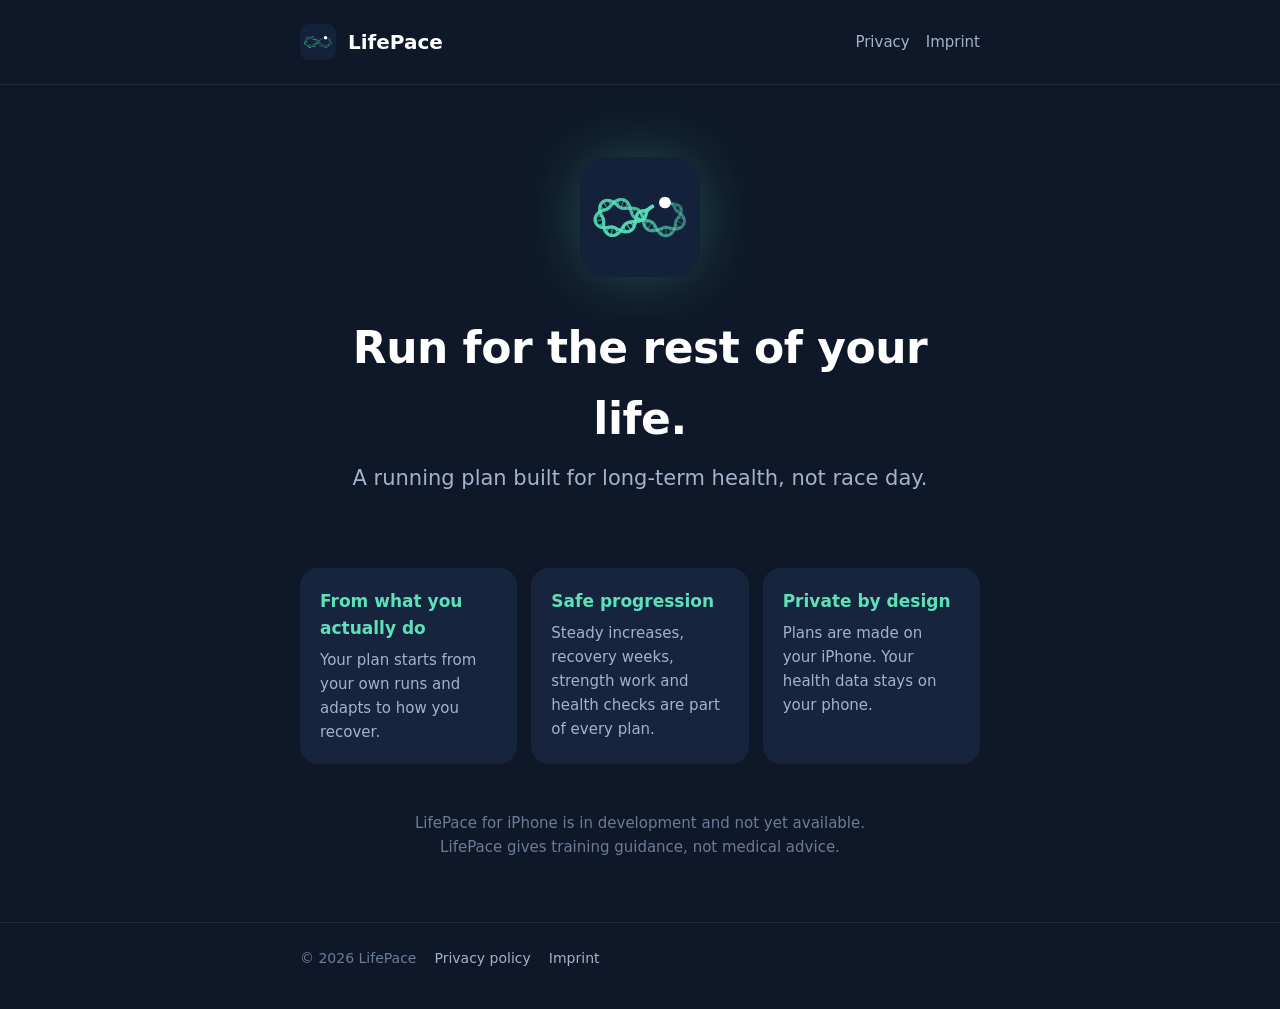
==== index.html @ 47f6af6d "The lifepace.eu website: landing page, privacy policy, imprint A static site in the app's palette, p" ====
<!doctype html>
<html lang="en">
<head>
  <meta charset="utf-8">
  <meta name="viewport" content="width=device-width, initial-scale=1">
  <title>LifePace: run for the rest of your life</title>
  <meta name="description" content="LifePace is a running training app built for long-term health, not race day. Plans made from what you actually do.">
  <link rel="icon" href="icon.svg" type="image/svg+xml">
  <link rel="stylesheet" href="style.css">
</head>
<body>
  <header>
    <div class="wrap">
      <img src="icon.svg" alt="">
      <a class="brand" href="./">LifePace</a>
      <nav>
        <a href="privacy.html">Privacy</a>
        <a href="imprint.html">Imprint</a>
      </nav>
    </div>
  </header>

  <main class="wrap">
    <section class="hero">
      <img src="icon.svg" alt="LifePace icon">
      <h1>Run for the rest of your life.</h1>
      <p class="lead">A running plan built for long-term health, not race day.</p>
    </section>

    <section class="cards">
      <div class="card">
        <h3>From what you actually do</h3>
        <p>Your plan starts from your own runs and adapts to how you recover.</p>
      </div>
      <div class="card">
        <h3>Safe progression</h3>
        <p>Steady increases, recovery weeks, strength work and health checks are part of every plan.</p>
      </div>
      <div class="card">
        <h3>Private by design</h3>
        <p>Plans are made on your iPhone. Your health data stays on your phone.</p>
      </div>
    </section>

    <p class="note">LifePace for iPhone is in development and not yet available.<br>
      LifePace gives training guidance, not medical advice.</p>
  </main>

  <footer>
    <div class="wrap">
      <span>© 2026 LifePace</span>
      <a href="privacy.html">Privacy policy</a>
      <a href="imprint.html">Imprint</a>
    </div>
  </footer>
</body>
</html>
---- style.css ----
:root {
  --bg: #0E1829;
  --surface: #16243D;
  --mint: #5EE0B8;
  --ink: #FFFFFF;
  --secondary: #A3B3CC;
  --tertiary: #6B7C98;
  --line: rgba(255, 255, 255, 0.08);
}

* { box-sizing: border-box; }

body {
  margin: 0;
  background: var(--bg);
  color: var(--ink);
  font: 17px/1.6 ui-rounded, "SF Pro Rounded", system-ui, -apple-system, "Segoe UI", sans-serif;
}

a { color: var(--mint); }

.wrap { max-width: 720px; margin: 0 auto; padding: 0 20px; }

header { padding: 24px 0; border-bottom: 1px solid var(--line); }
header .wrap { display: flex; align-items: center; gap: 12px; }
header img { width: 36px; height: 36px; border-radius: 9px; }
header a.brand { color: var(--ink); text-decoration: none; font-weight: 700; font-size: 20px; }
header nav { margin-left: auto; display: flex; gap: 16px; font-size: 15px; }
header nav a { color: var(--secondary); text-decoration: none; }
header nav a:hover { color: var(--mint); }

.hero { text-align: center; padding: 72px 0 40px; }
.hero img { width: 120px; height: 120px; border-radius: 28px; box-shadow: 0 0 60px rgba(94, 224, 184, 0.25); }
.hero h1 { font-size: 44px; margin: 28px 0 8px; letter-spacing: -0.5px; }
.hero p.lead { font-size: 21px; color: var(--secondary); margin: 0; }

.cards { display: grid; grid-template-columns: repeat(auto-fit, minmax(200px, 1fr)); gap: 14px; padding: 32px 0; }
.card { background: var(--surface); border-radius: 18px; padding: 20px; }
.card h3 { margin: 0 0 6px; font-size: 17px; color: var(--mint); }
.card p { margin: 0; color: var(--secondary); font-size: 15px; }

.note { color: var(--tertiary); font-size: 15px; text-align: center; padding-bottom: 48px; }

article { padding: 40px 0 64px; }
article h1 { font-size: 34px; margin: 0 0 4px; }
article h2 { font-size: 22px; margin: 36px 0 8px; }
article h3 { font-size: 18px; margin: 24px 0 6px; }
article .meta { color: var(--tertiary); margin: 0 0 24px; }
article p, article li { color: #DDE5F2; }
article table { border-collapse: collapse; width: 100%; font-size: 15px; margin: 8px 0 16px; }
article th, article td { text-align: left; vertical-align: top; padding: 8px 10px; border-bottom: 1px solid var(--line); }
article th { color: var(--secondary); font-weight: 600; }

footer { border-top: 1px solid var(--line); padding: 24px 0 40px; color: var(--tertiary); font-size: 14px; }
footer .wrap { display: flex; gap: 18px; flex-wrap: wrap; }
footer a { color: var(--secondary); text-decoration: none; }

@media (max-width: 520px) {
  .hero h1 { font-size: 34px; }
  .hero p.lead { font-size: 18px; }
  header nav { gap: 12px; font-size: 14px; }
}
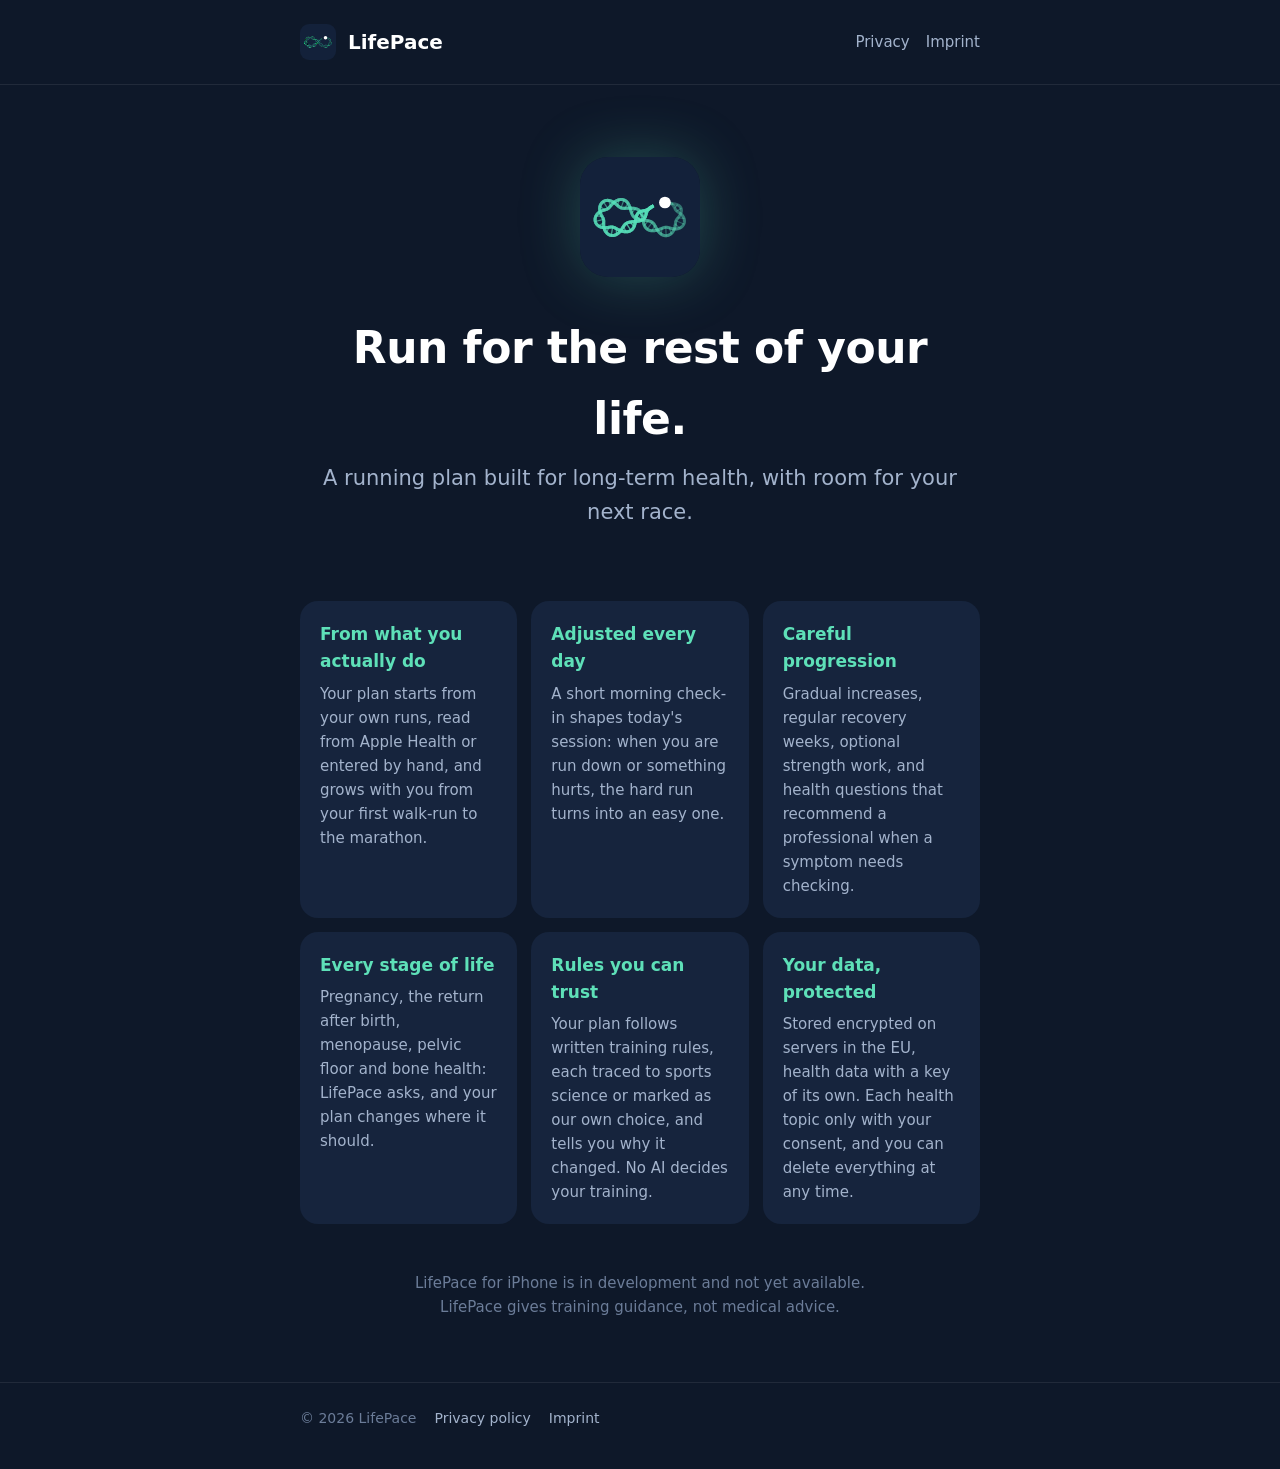
==== commit 8db19819: "docs(site): sell LifePace as built at launch, policy for server plans Home page: six cards on what t" ====
--- a/index.html
+++ b/index.html
@@ -4,41 +4,69 @@
   <meta charset="utf-8">
   <meta name="viewport" content="width=device-width, initial-scale=1">
   <title>LifePace: run for the rest of your life</title>
-  <meta name="description" content="LifePace is a running training app built for long-term health, not race day. Plans made from what you actually do.">
-  <link rel="icon" href="icon.svg" type="image/svg+xml">
-  <link rel="stylesheet" href="style.css">
+  <meta name="description" content="LifePace is a running training app built for long-term health, with room for your next race. Plans made from what you actually do, adjusted every day.">
+  <link rel="canonical" href="https://lifepace.eu/">
+  <meta name="theme-color" content="#0E1829">
+  <meta name="color-scheme" content="dark">
+  <link rel="icon" href="/favicon.ico" sizes="48x48">
+  <link rel="icon" href="/icon.svg" type="image/svg+xml">
+  <link rel="apple-touch-icon" href="/apple-touch-icon.png">
+  <link rel="manifest" href="/site.webmanifest">
+  <meta property="og:type" content="website">
+  <meta property="og:site_name" content="LifePace">
+  <meta property="og:title" content="LifePace: run for the rest of your life">
+  <meta property="og:description" content="LifePace is a running training app built for long-term health, with room for your next race. Plans made from what you actually do, adjusted every day.">
+  <meta property="og:url" content="https://lifepace.eu/">
+  <meta property="og:image" content="https://lifepace.eu/og-image.png">
+  <meta property="og:image:width" content="1200">
+  <meta property="og:image:height" content="630">
+  <meta property="og:image:alt" content="LifePace: run for the rest of your life.">
+  <meta name="twitter:card" content="summary_large_image">
+  <link rel="stylesheet" href="/style.css">
 </head>
 <body>
   <header>
     <div class="wrap">
-      <img src="icon.svg" alt="">
-      <a class="brand" href="./">LifePace</a>
+      <img src="/icon.svg" alt="">
+      <a class="brand" href="/">LifePace</a>
       <nav>
-        <a href="privacy.html">Privacy</a>
-        <a href="imprint.html">Imprint</a>
+        <a href="/privacy.html">Privacy</a>
+        <a href="/imprint.html">Imprint</a>
       </nav>
     </div>
   </header>
 
   <main class="wrap">
     <section class="hero">
-      <img src="icon.svg" alt="LifePace icon">
+      <img src="/icon.svg" alt="LifePace icon">
       <h1>Run for the rest of your life.</h1>
-      <p class="lead">A running plan built for long-term health, not race day.</p>
+      <p class="lead">A running plan built for long-term health, with room for your next race.</p>
     </section>
 
     <section class="cards">
       <div class="card">
         <h3>From what you actually do</h3>
-        <p>Your plan starts from your own runs and adapts to how you recover.</p>
+        <p>Your plan starts from your own runs, read from Apple Health or entered by hand, and grows with you from your first walk-run to the marathon.</p>
       </div>
       <div class="card">
-        <h3>Safe progression</h3>
-        <p>Steady increases, recovery weeks, strength work and health checks are part of every plan.</p>
+        <h3>Adjusted every day</h3>
+        <p>A short morning check-in shapes today's session: when you are run down or something hurts, the hard run turns into an easy one.</p>
       </div>
       <div class="card">
-        <h3>Private by design</h3>
-        <p>Plans are made on your iPhone. Your health data stays on your phone.</p>
+        <h3>Careful progression</h3>
+        <p>Gradual increases, regular recovery weeks, optional strength work, and health questions that recommend a professional when a symptom needs checking.</p>
+      </div>
+      <div class="card">
+        <h3>Every stage of life</h3>
+        <p>Pregnancy, the return after birth, menopause, pelvic floor and bone health: LifePace asks, and your plan changes where it should.</p>
+      </div>
+      <div class="card">
+        <h3>Rules you can trust</h3>
+        <p>Your plan follows written training rules, each traced to sports science or marked as our own choice, and tells you why it changed. No AI decides your training.</p>
+      </div>
+      <div class="card">
+        <h3>Your data, protected</h3>
+        <p>Stored encrypted on servers in the EU, health data with a key of its own. Each health topic only with your consent, and you can delete everything at any time.</p>
       </div>
     </section>
 
@@ -49,8 +77,8 @@
   <footer>
     <div class="wrap">
       <span>© 2026 LifePace</span>
-      <a href="privacy.html">Privacy policy</a>
-      <a href="imprint.html">Imprint</a>
+      <a href="/privacy.html">Privacy policy</a>
+      <a href="/imprint.html">Imprint</a>
     </div>
   </footer>
 </body>
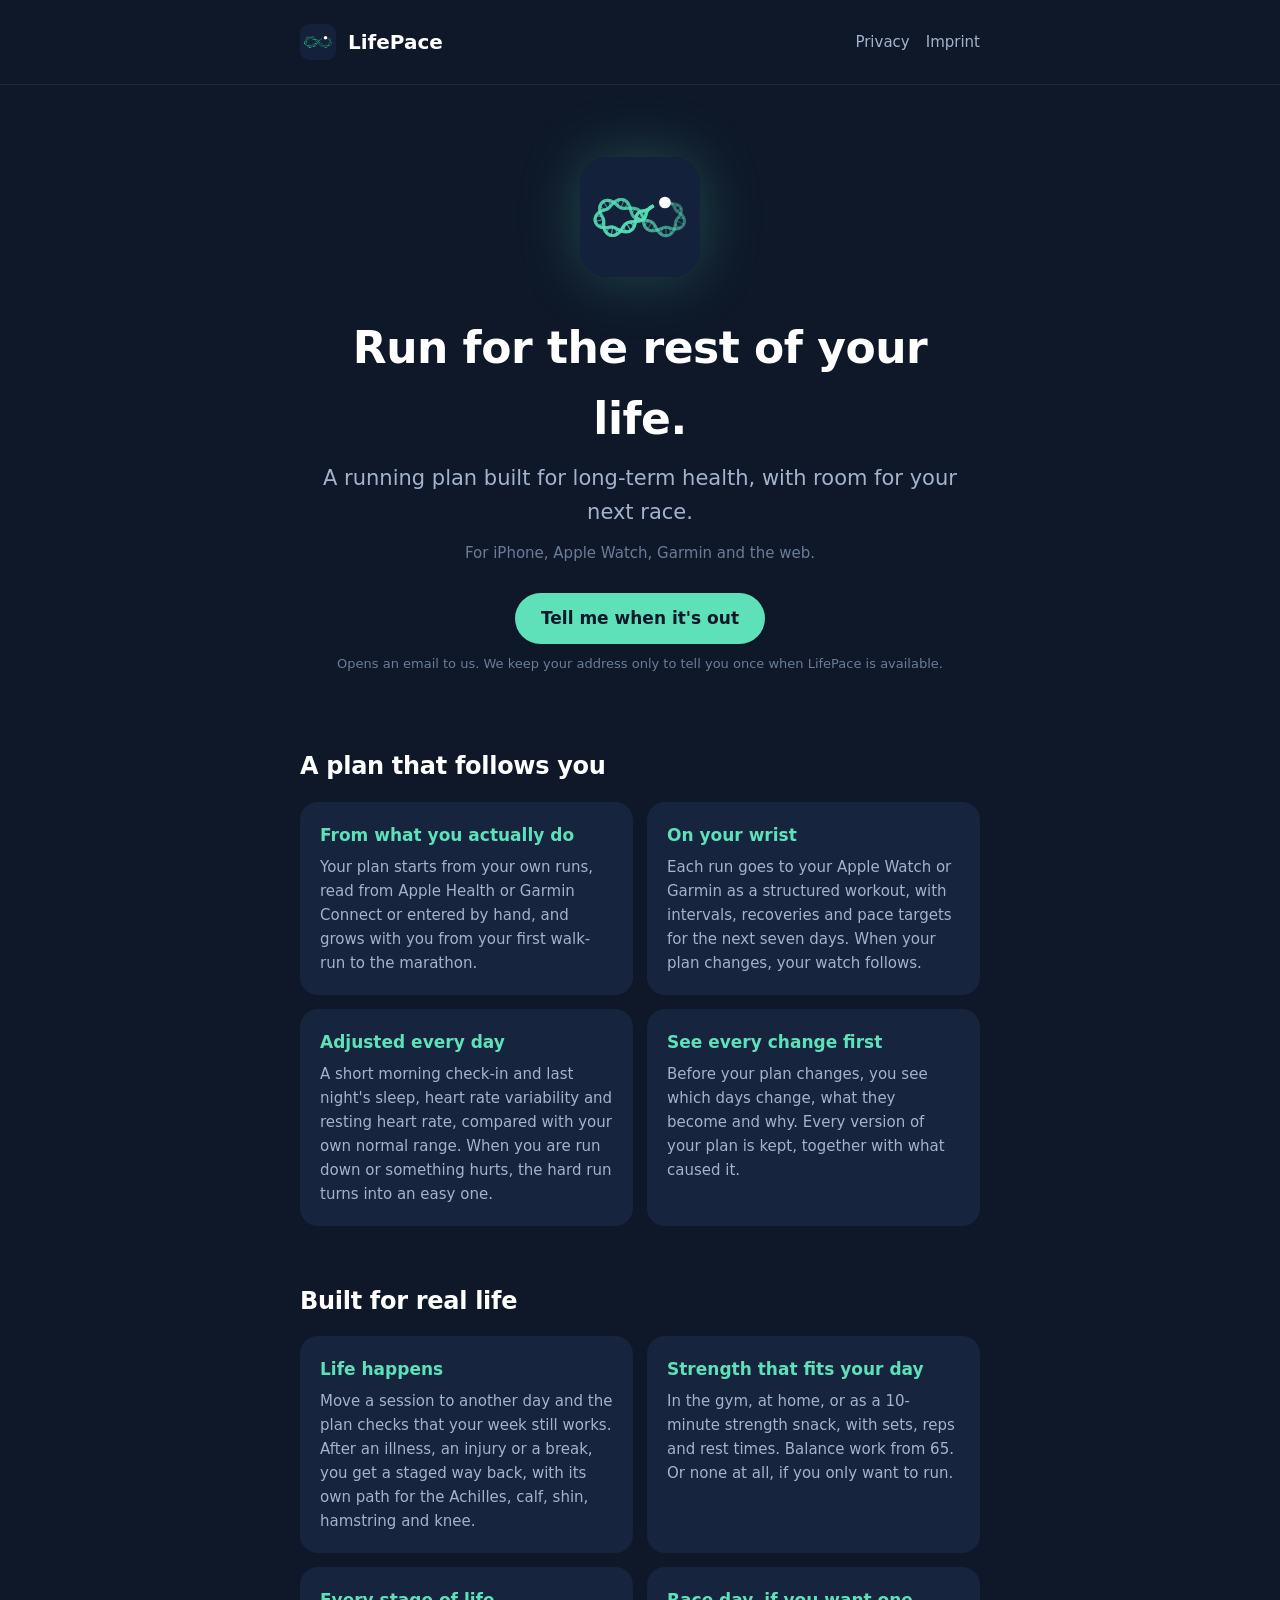
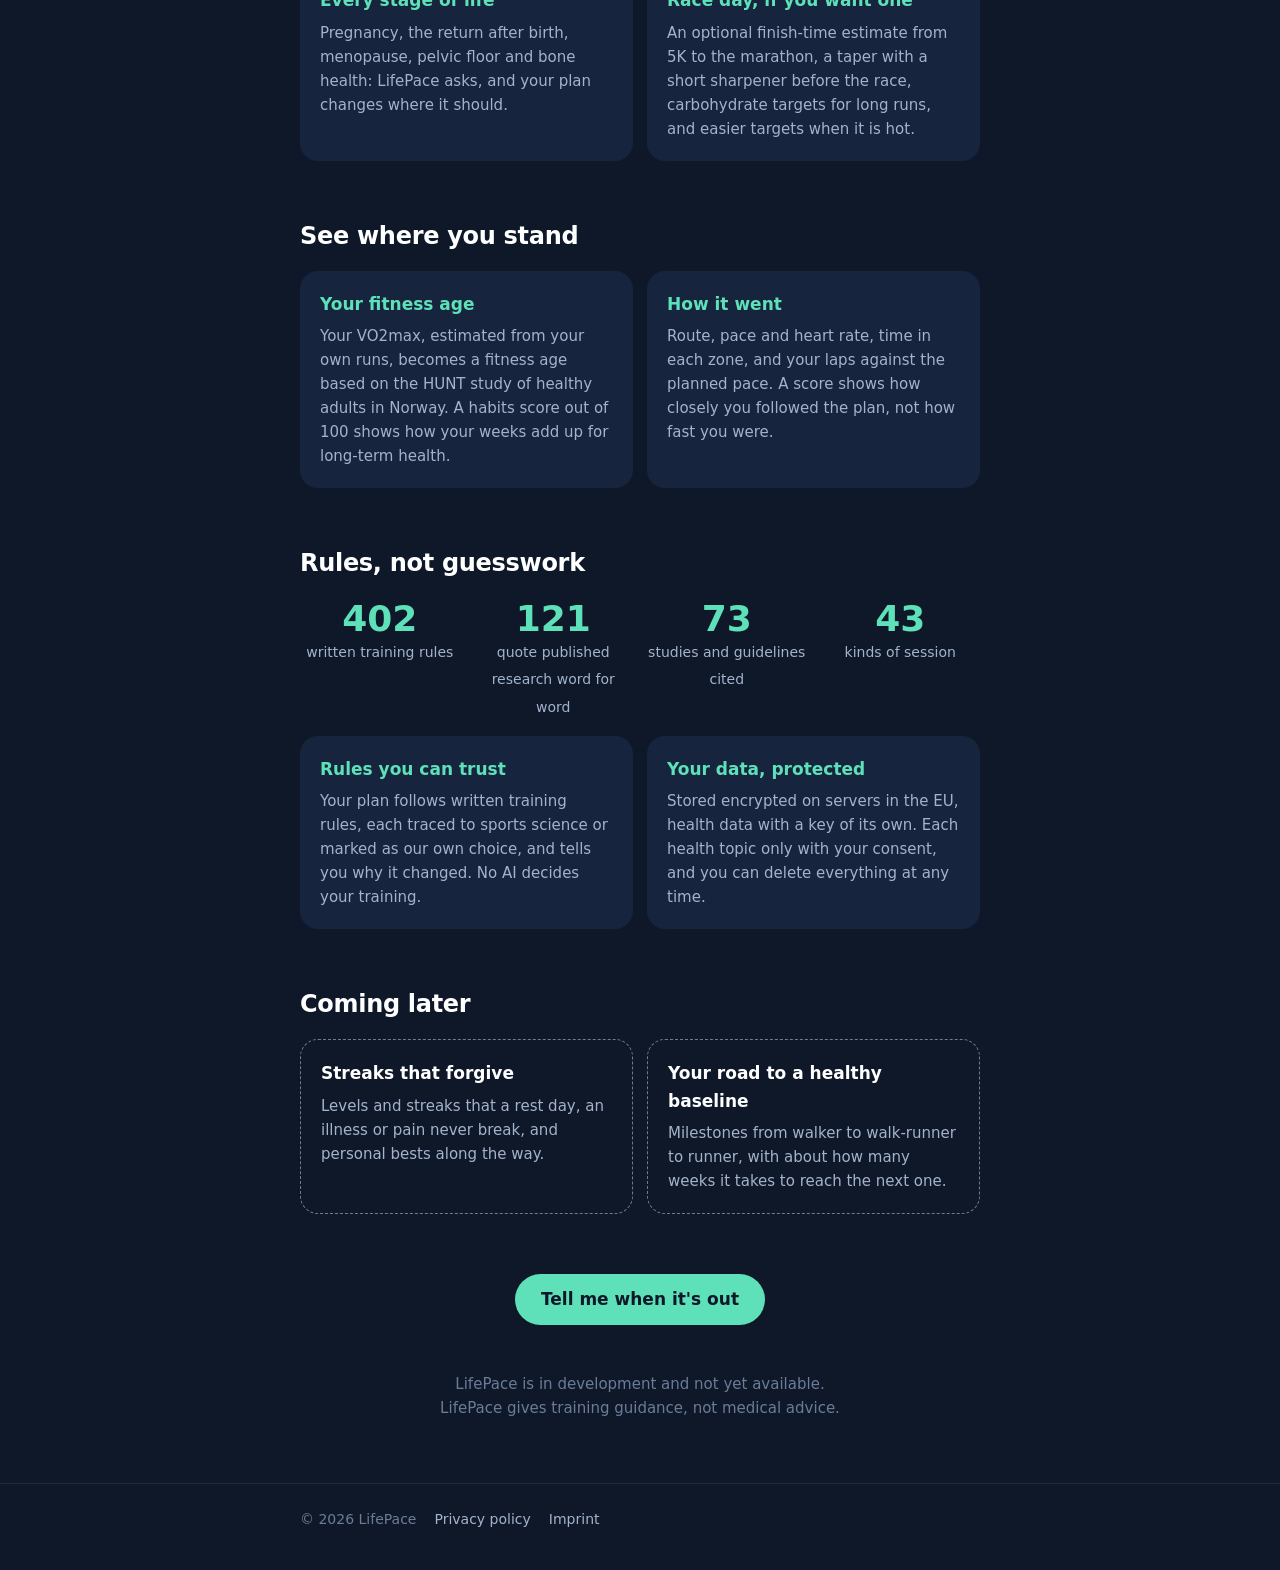
==== commit 0e70dc82: "docs(site): show the built features and add a launch notice sign-up Home page in five sections: watc" ====
--- a/index.html
+++ b/index.html
@@ -4,7 +4,7 @@
   <meta charset="utf-8">
   <meta name="viewport" content="width=device-width, initial-scale=1">
   <title>LifePace: run for the rest of your life</title>
-  <meta name="description" content="LifePace is a running training app built for long-term health, with room for your next race. Plans made from what you actually do, adjusted every day.">
+  <meta name="description" content="LifePace is a running training app built for long-term health, with room for your next race. Plans made from what you actually do, adjusted every day, on your iPhone, Apple Watch, Garmin and the web.">
   <link rel="canonical" href="https://lifepace.eu/">
   <meta name="theme-color" content="#0E1829">
   <meta name="color-scheme" content="dark">
@@ -15,7 +15,7 @@
   <meta property="og:type" content="website">
   <meta property="og:site_name" content="LifePace">
   <meta property="og:title" content="LifePace: run for the rest of your life">
-  <meta property="og:description" content="LifePace is a running training app built for long-term health, with room for your next race. Plans made from what you actually do, adjusted every day.">
+  <meta property="og:description" content="LifePace is a running training app built for long-term health, with room for your next race. Plans made from what you actually do, adjusted every day, on your iPhone, Apple Watch, Garmin and the web.">
   <meta property="og:url" content="https://lifepace.eu/">
   <meta property="og:image" content="https://lifepace.eu/og-image.png">
   <meta property="og:image:width" content="1200">
@@ -41,25 +41,72 @@
       <img src="/icon.svg" alt="LifePace icon">
       <h1>Run for the rest of your life.</h1>
       <p class="lead">A running plan built for long-term health, with room for your next race.</p>
+      <p class="works">For iPhone, Apple Watch, Garmin and the web.</p>
+      <!-- DEV-NOTE: launch notice by plain e-mail until a newsletter provider with double opt-in is chosen; privacy.html section 10 covers keeping these addresses. -->
+      <a class="cta" href="mailto:info@lifepace.eu?subject=Tell%20me%20when%20LifePace%20is%20out">Tell me when it's out</a>
+      <p class="cta-note">Opens an email to us. We keep your address only to tell you once when LifePace is available.</p>
     </section>
 
+    <h2>A plan that follows you</h2>
     <section class="cards">
       <div class="card">
         <h3>From what you actually do</h3>
-        <p>Your plan starts from your own runs, read from Apple Health or entered by hand, and grows with you from your first walk-run to the marathon.</p>
+        <p>Your plan starts from your own runs, read from Apple Health or Garmin Connect or entered by hand, and grows with you from your first walk-run to the marathon.</p>
+      </div>
+      <div class="card">
+        <h3>On your wrist</h3>
+        <p>Each run goes to your Apple Watch or Garmin as a structured workout, with intervals, recoveries and pace targets for the next seven days. When your plan changes, your watch follows.</p>
       </div>
       <div class="card">
         <h3>Adjusted every day</h3>
-        <p>A short morning check-in shapes today's session: when you are run down or something hurts, the hard run turns into an easy one.</p>
+        <p>A short morning check-in and last night's sleep, heart rate variability and resting heart rate, compared with your own normal range. When you are run down or something hurts, the hard run turns into an easy one.</p>
       </div>
       <div class="card">
-        <h3>Careful progression</h3>
-        <p>Gradual increases, regular recovery weeks, optional strength work, and health questions that recommend a professional when a symptom needs checking.</p>
+        <h3>See every change first</h3>
+        <p>Before your plan changes, you see which days change, what they become and why. Every version of your plan is kept, together with what caused it.</p>
+      </div>
+    </section>
+
+    <h2>Built for real life</h2>
+    <section class="cards">
+      <div class="card">
+        <h3>Life happens</h3>
+        <p>Move a session to another day and the plan checks that your week still works. After an illness, an injury or a break, you get a staged way back, with its own path for the Achilles, calf, shin, hamstring and knee.</p>
+      </div>
+      <div class="card">
+        <h3>Strength that fits your day</h3>
+        <p>In the gym, at home, or as a 10-minute strength snack, with sets, reps and rest times. Balance work from 65. Or none at all, if you only want to run.</p>
       </div>
       <div class="card">
         <h3>Every stage of life</h3>
         <p>Pregnancy, the return after birth, menopause, pelvic floor and bone health: LifePace asks, and your plan changes where it should.</p>
       </div>
+      <div class="card">
+        <h3>Race day, if you want one</h3>
+        <p>An optional finish-time estimate from 5K to the marathon, a taper with a short sharpener before the race, carbohydrate targets for long runs, and easier targets when it is hot.</p>
+      </div>
+    </section>
+
+    <h2>See where you stand</h2>
+    <section class="cards">
+      <div class="card">
+        <h3>Your fitness age</h3>
+        <p>Your VO2max, estimated from your own runs, becomes a fitness age based on the HUNT study of healthy adults in Norway. A habits score out of 100 shows how your weeks add up for long-term health.</p>
+      </div>
+      <div class="card">
+        <h3>How it went</h3>
+        <p>Route, pace and heart rate, time in each zone, and your laps against the planned pace. A score shows how closely you followed the plan, not how fast you were.</p>
+      </div>
+    </section>
+
+    <h2>Rules, not guesswork</h2>
+    <section class="stats">
+      <div><strong>402</strong><span>written training rules</span></div>
+      <div><strong>121</strong><span>quote published research word for word</span></div>
+      <div><strong>73</strong><span>studies and guidelines cited</span></div>
+      <div><strong>43</strong><span>kinds of session</span></div>
+    </section>
+    <section class="cards">
       <div class="card">
         <h3>Rules you can trust</h3>
         <p>Your plan follows written training rules, each traced to sports science or marked as our own choice, and tells you why it changed. No AI decides your training.</p>
@@ -70,7 +117,23 @@
       </div>
     </section>
 
-    <p class="note">LifePace for iPhone is in development and not yet available.<br>
+    <h2>Coming later</h2>
+    <section class="cards">
+      <div class="card soon">
+        <h3>Streaks that forgive</h3>
+        <p>Levels and streaks that a rest day, an illness or pain never break, and personal bests along the way.</p>
+      </div>
+      <div class="card soon">
+        <h3>Your road to a healthy baseline</h3>
+        <p>Milestones from walker to walk-runner to runner, with about how many weeks it takes to reach the next one.</p>
+      </div>
+    </section>
+
+    <section class="hero closing">
+      <a class="cta" href="mailto:info@lifepace.eu?subject=Tell%20me%20when%20LifePace%20is%20out">Tell me when it's out</a>
+    </section>
+
+    <p class="note">LifePace is in development and not yet available.<br>
       LifePace gives training guidance, not medical advice.</p>
   </main>
 
--- a/style.css
+++ b/style.css
@@ -33,11 +33,25 @@
 .hero img { width: 120px; height: 120px; border-radius: 28px; box-shadow: 0 0 60px rgba(94, 224, 184, 0.25); }
 .hero h1 { font-size: 44px; margin: 28px 0 8px; letter-spacing: -0.5px; }
 .hero p.lead { font-size: 21px; color: var(--secondary); margin: 0; }
+.hero p.works { font-size: 15px; color: var(--tertiary); margin: 12px 0 0; }
+.hero.closing { padding: 8px 0 32px; }
 
-.cards { display: grid; grid-template-columns: repeat(auto-fit, minmax(200px, 1fr)); gap: 14px; padding: 32px 0; }
+.cta { display: inline-block; margin-top: 28px; padding: 12px 26px; border-radius: 999px; background: var(--mint); color: var(--bg); font-weight: 700; text-decoration: none; }
+.cta:hover { filter: brightness(1.08); }
+.cta-note { font-size: 13px; color: var(--tertiary); margin: 10px 0 0; }
+
+main > h2 { font-size: 24px; margin: 32px 0 0; letter-spacing: -0.3px; }
+
+.cards { display: grid; grid-template-columns: repeat(auto-fit, minmax(280px, 1fr)); gap: 14px; padding: 16px 0 24px; }
 .card { background: var(--surface); border-radius: 18px; padding: 20px; }
 .card h3 { margin: 0 0 6px; font-size: 17px; color: var(--mint); }
 .card p { margin: 0; color: var(--secondary); font-size: 15px; }
+.card.soon { background: transparent; border: 1px dashed var(--tertiary); }
+.card.soon h3 { color: var(--ink); }
+
+.stats { display: grid; grid-template-columns: repeat(auto-fit, minmax(150px, 1fr)); gap: 14px; padding: 16px 0 0; text-align: center; }
+.stats strong { display: block; font-size: 36px; color: var(--mint); line-height: 1.1; }
+.stats span { font-size: 14px; color: var(--secondary); }
 
 .note { color: var(--tertiary); font-size: 15px; text-align: center; padding-bottom: 48px; }
 
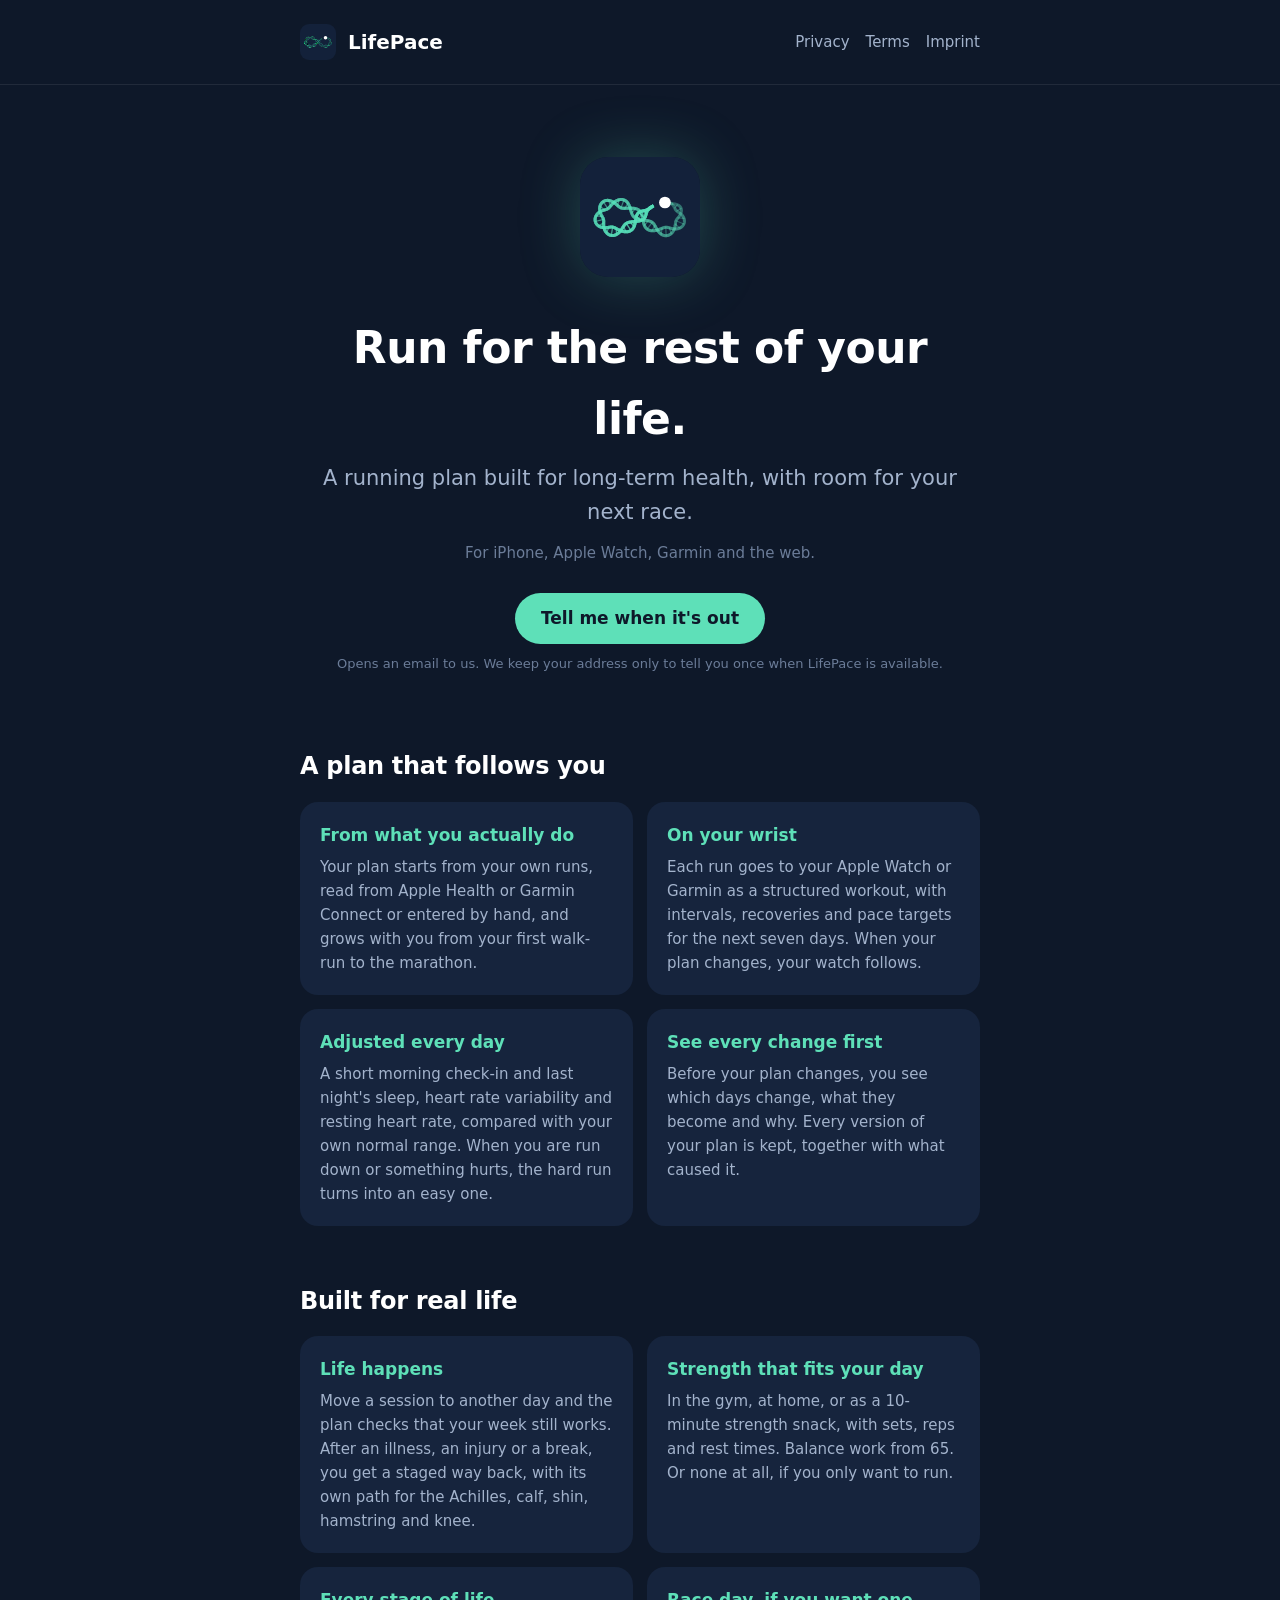
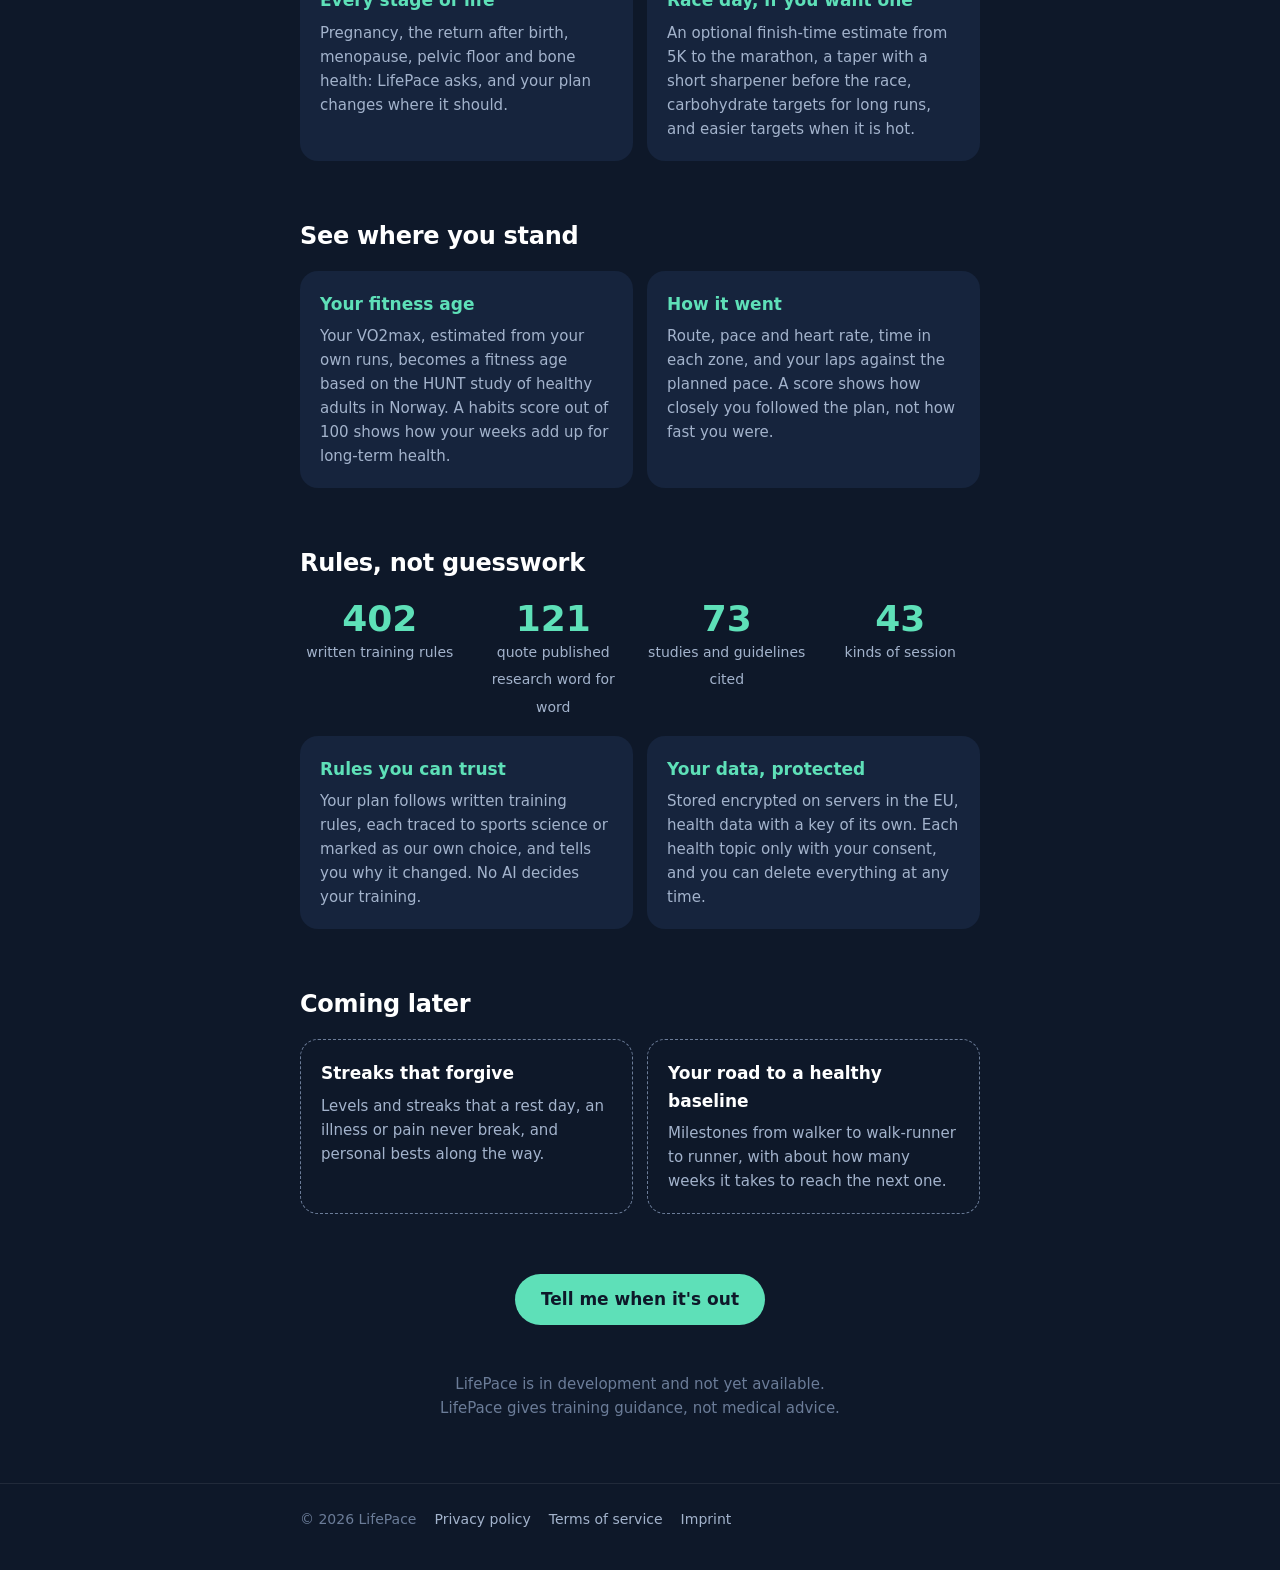
==== commit de7a9524: "docs(site): add terms of service, name Oura in the privacy policy terms.html is required by the Oura" ====
--- a/index.html
+++ b/index.html
@@ -31,6 +31,7 @@
       <a class="brand" href="/">LifePace</a>
       <nav>
         <a href="/privacy.html">Privacy</a>
+        <a href="/terms.html">Terms</a>
         <a href="/imprint.html">Imprint</a>
       </nav>
     </div>
@@ -141,6 +142,7 @@
     <div class="wrap">
       <span>© 2026 LifePace</span>
       <a href="/privacy.html">Privacy policy</a>
+      <a href="/terms.html">Terms of service</a>
       <a href="/imprint.html">Imprint</a>
     </div>
   </footer>
